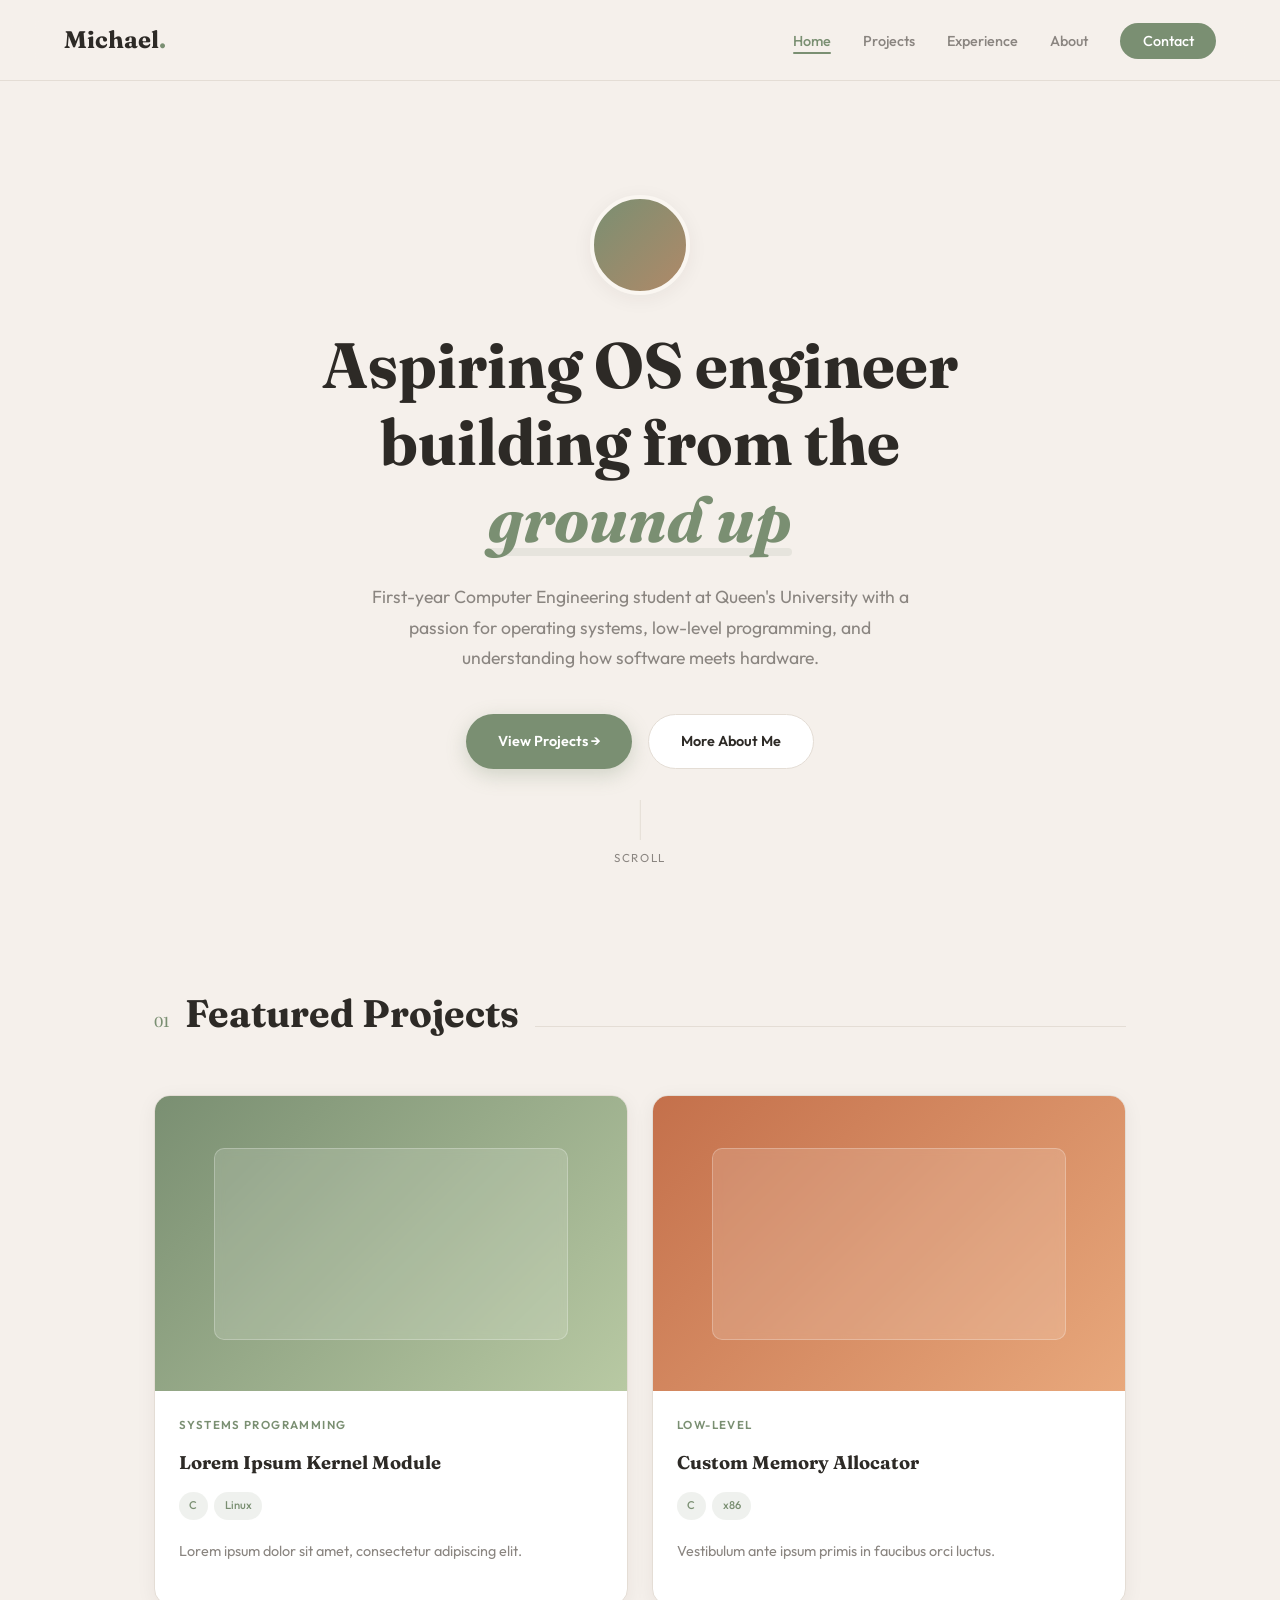
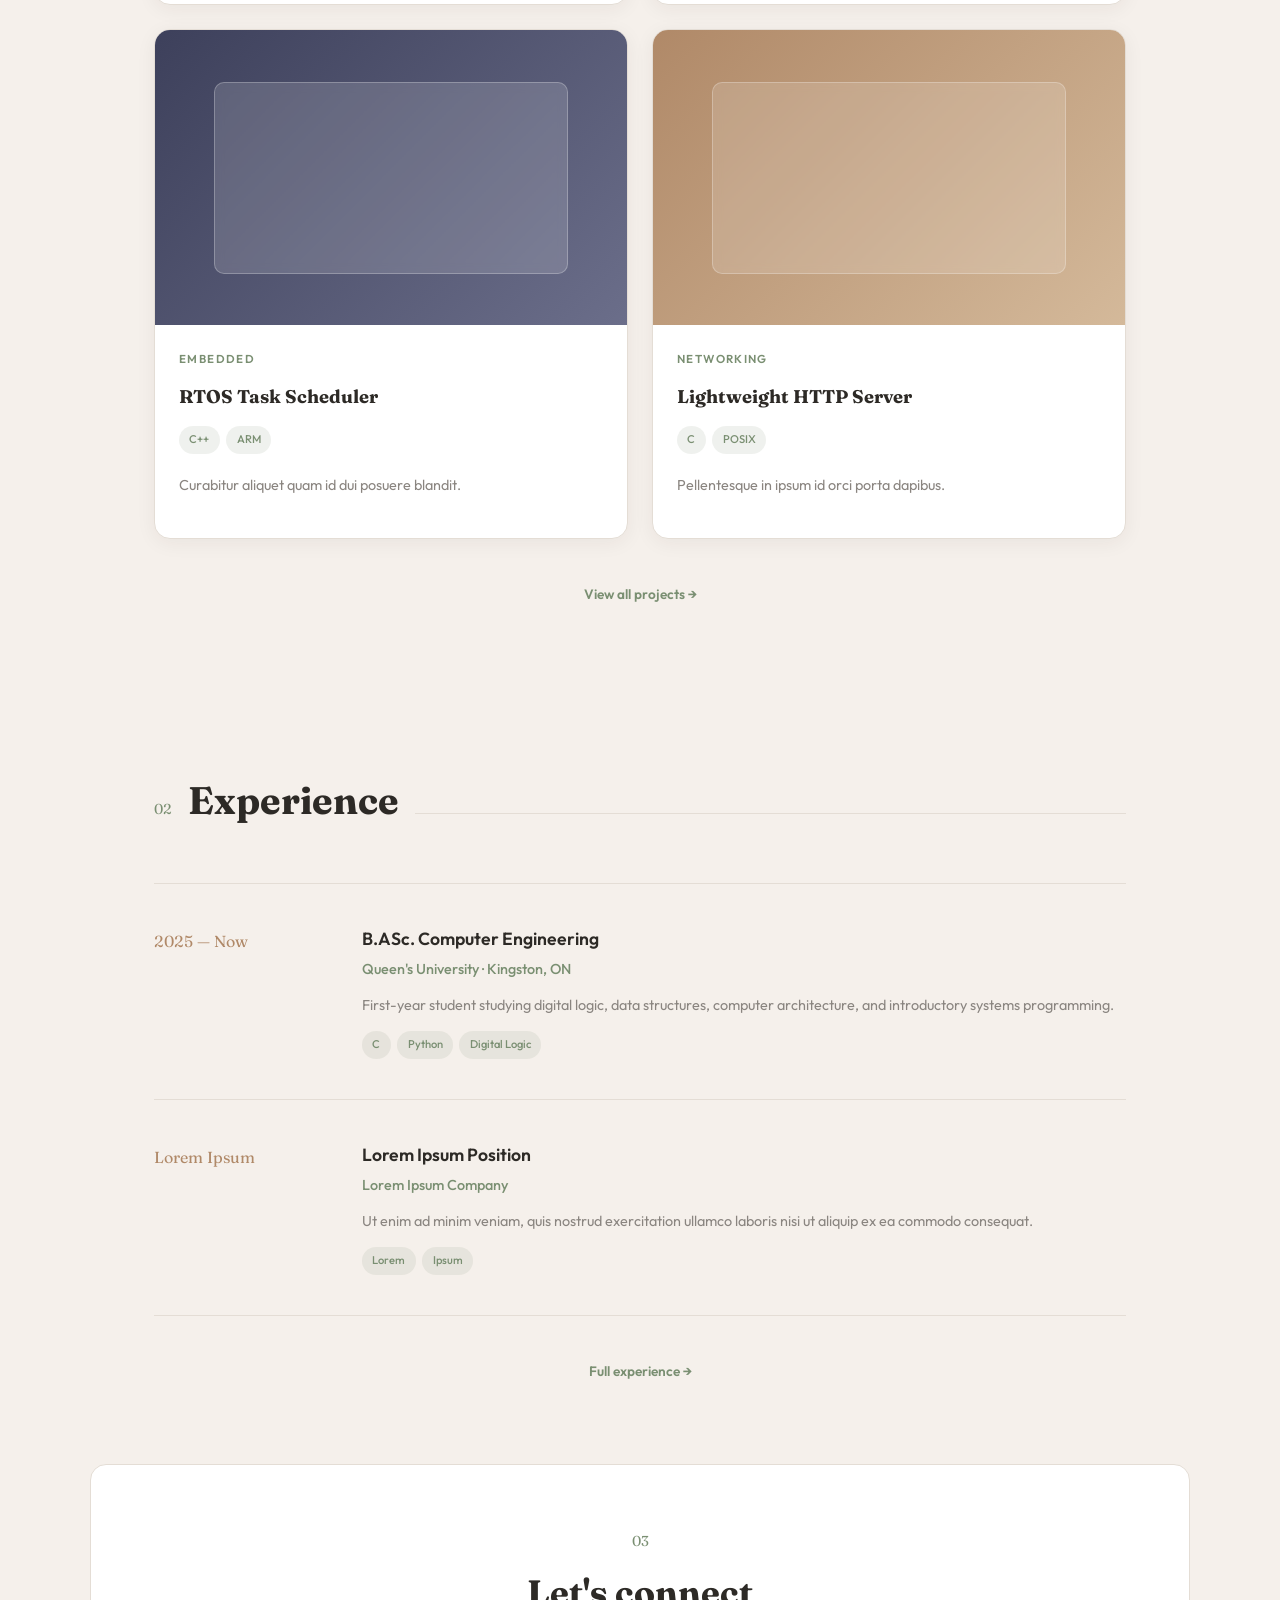
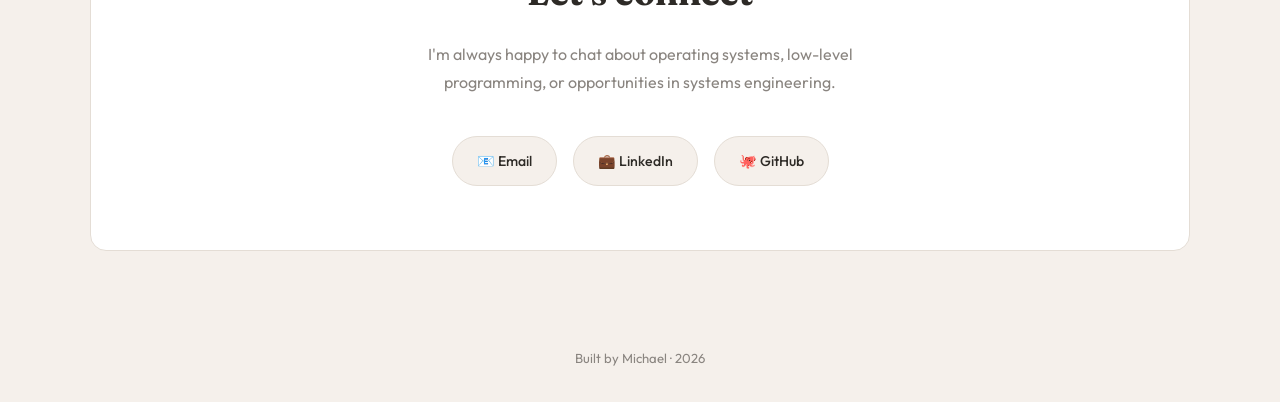
==== index.html @ fbcfa38f "Add files via upload" ====
<!DOCTYPE html>
<html lang="en">
<head>
  <meta charset="UTF-8">
  <meta name="viewport" content="width=device-width, initial-scale=1.0">
  <title>Michael — Computer Engineering Student</title>
  <meta name="description" content="Portfolio of Michael, a Computer Engineering student at Queen's University focused on operating systems and low-level systems programming.">
  <link rel="icon" href="data:image/svg+xml,<svg xmlns='http://www.w3.org/2000/svg' viewBox='0 0 100 100'><text y='.9em' font-size='90'>⚙</text></svg>">
  <link href="https://fonts.googleapis.com/css2?family=Outfit:wght@300;400;500;600;700&family=Fraunces:ital,wght@0,400;0,700;1,400&display=swap" rel="stylesheet">
  <link rel="stylesheet" href="style.css">
</head>
<body>

<nav>
  <a href="index.html" class="logo">Michael<span>.</span></a>
  <button class="menu-toggle" aria-label="Toggle menu">
    <svg viewBox="0 0 24 24" fill="none" stroke="currentColor" stroke-width="2"><path d="M3 12h18M3 6h18M3 18h18"/></svg>
  </button>
  <ul class="nav-links">
    <li><a href="index.html">Home</a></li>
    <li><a href="projects.html">Projects</a></li>
    <li><a href="experience.html">Experience</a></li>
    <li><a href="about.html">About</a></li>
    <li><a href="contact.html" class="nav-pill">Contact</a></li>
  </ul>
</nav>

<!-- HERO -->
<section class="hero">
  <div class="hero-content">
    <div class="hero-avatar"></div>
    <h1>Aspiring OS engineer building from the <em>ground up</em></h1>
    <p>First-year Computer Engineering student at Queen's University with a passion for operating systems, low-level programming, and understanding how software meets hardware.</p>
    <div class="hero-links">
      <a href="projects.html" class="pill-btn pill-primary">View Projects →</a>
      <a href="about.html" class="pill-btn pill-ghost">More About Me</a>
    </div>
  </div>
  <div class="scroll-indicator">
    <div class="scroll-line"></div>
    Scroll
  </div>
</section>

<!-- FEATURED PROJECTS -->
<section class="page-section">
  <div class="section-header fade-in">
    <span class="section-num">01</span>
    <h2 class="section-title">Featured Projects</h2>
    <div class="section-line"></div>
  </div>
  <div class="projects-preview">
    <a href="projects.html" class="project-card-compact fade-in">
      <div class="project-img"><div class="img-overlay"><div class="img-mock"></div></div></div>
      <div class="project-info">
        <div class="project-category">Systems Programming</div>
        <h3>Lorem Ipsum Kernel Module</h3>
        <div class="project-tech">
          <span class="tech-tag">C</span><span class="tech-tag">Linux</span>
        </div>
        <p>Lorem ipsum dolor sit amet, consectetur adipiscing elit.</p>
      </div>
    </a>
    <a href="projects.html" class="project-card-compact fade-in">
      <div class="project-img"><div class="img-overlay"><div class="img-mock"></div></div></div>
      <div class="project-info">
        <div class="project-category">Low-Level</div>
        <h3>Custom Memory Allocator</h3>
        <div class="project-tech">
          <span class="tech-tag">C</span><span class="tech-tag">x86</span>
        </div>
        <p>Vestibulum ante ipsum primis in faucibus orci luctus.</p>
      </div>
    </a>
    <a href="projects.html" class="project-card-compact fade-in">
      <div class="project-img"><div class="img-overlay"><div class="img-mock"></div></div></div>
      <div class="project-info">
        <div class="project-category">Embedded</div>
        <h3>RTOS Task Scheduler</h3>
        <div class="project-tech">
          <span class="tech-tag">C++</span><span class="tech-tag">ARM</span>
        </div>
        <p>Curabitur aliquet quam id dui posuere blandit.</p>
      </div>
    </a>
    <a href="projects.html" class="project-card-compact fade-in">
      <div class="project-img"><div class="img-overlay"><div class="img-mock"></div></div></div>
      <div class="project-info">
        <div class="project-category">Networking</div>
        <h3>Lightweight HTTP Server</h3>
        <div class="project-tech">
          <span class="tech-tag">C</span><span class="tech-tag">POSIX</span>
        </div>
        <p>Pellentesque in ipsum id orci porta dapibus.</p>
      </div>
    </a>
  </div>
  <div class="view-all fade-in">
    <a href="projects.html" class="text-link">View all projects →</a>
  </div>
</section>

<!-- EXPERIENCE PREVIEW -->
<section class="page-section">
  <div class="section-header fade-in">
    <span class="section-num">02</span>
    <h2 class="section-title">Experience</h2>
    <div class="section-line"></div>
  </div>
  <div class="exp-grid fade-in">
    <div class="exp-row">
      <div class="exp-year">2025 — Now</div>
      <div class="exp-details">
        <h3>B.ASc. Computer Engineering</h3>
        <div class="exp-company-name">Queen's University · Kingston, ON</div>
        <p>First-year student studying digital logic, data structures, computer architecture, and introductory systems programming.</p>
        <div class="exp-skills">
          <span class="exp-skill">C</span>
          <span class="exp-skill">Python</span>
          <span class="exp-skill">Digital Logic</span>
        </div>
      </div>
    </div>
    <div class="exp-row">
      <div class="exp-year">Lorem Ipsum</div>
      <div class="exp-details">
        <h3>Lorem Ipsum Position</h3>
        <div class="exp-company-name">Lorem Ipsum Company</div>
        <p>Ut enim ad minim veniam, quis nostrud exercitation ullamco laboris nisi ut aliquip ex ea commodo consequat.</p>
        <div class="exp-skills">
          <span class="exp-skill">Lorem</span><span class="exp-skill">Ipsum</span>
        </div>
      </div>
    </div>
  </div>
  <div class="view-all fade-in">
    <a href="experience.html" class="text-link">Full experience →</a>
  </div>
</section>

<!-- CONTACT BANNER -->
<div class="contact-section fade-in">
  <span class="section-num">03</span>
  <h2>Let's connect</h2>
  <p>I'm always happy to chat about operating systems, low-level programming, or opportunities in systems engineering.</p>
  <div class="contact-row">
    <a href="mailto:your@email.com" class="contact-chip">📧 Email</a>
    <a href="#" class="contact-chip">💼 LinkedIn</a>
    <a href="#" class="contact-chip">🐙 GitHub</a>
  </div>
</div>

<footer>
  <p>Built by Michael · 2026</p>
</footer>

<script src="script.js"></script>
</body>
</html>
---- style.css ----
/* ===== RESET & VARIABLES ===== */
*, *::before, *::after { margin: 0; padding: 0; box-sizing: border-box; }

:root {
  --bg: #f5f0eb;
  --bg-cream: #faf6f1;
  --bg-card: #ffffff;
  --text: #2d2a26;
  --text-muted: #8a8580;
  --sage: #7a8f72;
  --sage-light: rgba(122,143,114,0.12);
  --terracotta: #c4704b;
  --terracotta-light: rgba(196,112,75,0.1);
  --clay: #b08968;
  --navy: #3d405b;
  --border: #e4ddd5;
  --shadow: 0 4px 20px rgba(45,42,38,0.06);
  --shadow-hover: 0 12px 40px rgba(45,42,38,0.1);
  --radius: 16px;
}

html { scroll-behavior: smooth; }

body {
  font-family: 'Outfit', sans-serif;
  background: var(--bg);
  color: var(--text);
  line-height: 1.75;
  -webkit-font-smoothing: antialiased;
}

a { color: inherit; }
img { max-width: 100%; display: block; }


/* ===== NAV ===== */
nav {
  position: fixed; top: 0; left: 0; right: 0; z-index: 100;
  padding: 1.2rem 4rem;
  display: flex; justify-content: space-between; align-items: center;
  background: rgba(245,240,235,0.9);
  backdrop-filter: blur(16px);
  border-bottom: 1px solid var(--border);
  transition: padding 0.3s;
}
nav.scrolled { padding: 0.8rem 4rem; box-shadow: var(--shadow); }
.logo {
  font-family: 'Fraunces', serif;
  font-size: 1.5rem; font-weight: 700; color: var(--text);
  text-decoration: none;
}
.logo span { color: var(--sage); }
.nav-links { display: flex; gap: 2rem; list-style: none; align-items: center; }
.nav-links a {
  color: var(--text-muted); text-decoration: none;
  font-size: 0.9rem; font-weight: 500;
  transition: color 0.3s; position: relative;
}
.nav-links a:hover, .nav-links a.active { color: var(--sage); }
.nav-links a.active::after {
  content: ''; position: absolute;
  bottom: -4px; left: 0; right: 0;
  height: 2px; background: var(--sage); border-radius: 2px;
}
.nav-pill {
  padding: 0.55rem 1.4rem !important;
  background: var(--sage) !important; color: white !important;
  border-radius: 50px; font-weight: 500 !important;
}
.nav-pill:hover { background: #6b7f63 !important; }
.nav-pill.active::after { display: none; }

/* Mobile menu toggle */
.menu-toggle {
  display: none; background: none; border: none;
  cursor: pointer; padding: 0.5rem; color: var(--text);
}
.menu-toggle svg { width: 24px; height: 24px; }


/* ===== SHARED COMPONENTS ===== */

/* Buttons */
.pill-btn {
  display: inline-flex; align-items: center; gap: 0.5rem;
  padding: 0.85rem 2rem; font-size: 0.9rem; font-weight: 600;
  border-radius: 50px; text-decoration: none; transition: all 0.3s;
  cursor: pointer; border: none; font-family: inherit;
}
.pill-primary {
  background: var(--sage); color: white;
  box-shadow: 0 6px 20px rgba(122,143,114,0.3);
}
.pill-primary:hover { background: #6b7f63; transform: translateY(-2px); }
.pill-ghost {
  background: white; color: var(--text);
  border: 1.5px solid var(--border);
}
.pill-ghost:hover { border-color: var(--sage); color: var(--sage); }

.text-link {
  display: inline-flex; align-items: center; gap: 0.4rem;
  font-size: 0.85rem; font-weight: 600; color: var(--sage);
  text-decoration: none; transition: gap 0.3s;
}
.text-link:hover { gap: 0.7rem; }

/* Section headers */
.section-header {
  display: flex; align-items: baseline; gap: 1rem;
  margin-bottom: 3rem; flex-wrap: wrap;
}
.section-num {
  font-family: 'Fraunces', serif;
  font-size: 0.9rem; color: var(--sage); font-weight: 400;
}
.section-title {
  font-family: 'Fraunces', serif;
  font-size: clamp(1.8rem, 3vw, 2.5rem); font-weight: 700;
}
.section-line { flex: 1; height: 1px; background: var(--border); min-width: 60px; }

/* Page wrapper */
.page { padding-top: 5rem; }
.page-section { padding: 5rem 4rem; max-width: 1100px; margin: 0 auto; }

/* Page hero (for inner pages) */
.page-hero {
  padding: 7rem 4rem 3rem;
  max-width: 1100px; margin: 0 auto;
}
.page-hero h1 {
  font-family: 'Fraunces', serif;
  font-size: clamp(2.2rem, 4vw, 3.2rem);
  font-weight: 700; margin-bottom: 1rem;
}
.page-hero p {
  font-size: 1.1rem; color: var(--text-muted);
  max-width: 600px;
}

/* Tags */
.tech-tag {
  font-size: 0.7rem; font-weight: 500; padding: 0.25rem 0.65rem;
  background: var(--sage-light); color: var(--sage); border-radius: 50px;
}


/* ===== HOME HERO ===== */
.hero {
  min-height: 100vh;
  display: flex; align-items: center; justify-content: center;
  text-align: center; padding: 8rem 2rem 4rem;
  position: relative;
}
.hero-content { max-width: 740px; }
.hero-avatar {
  width: 100px; height: 100px; border-radius: 50%;
  background: linear-gradient(135deg, var(--sage), var(--clay));
  margin: 0 auto 2rem; border: 4px solid var(--bg-cream);
  box-shadow: var(--shadow);
}
.hero h1 {
  font-family: 'Fraunces', serif;
  font-size: clamp(2.5rem, 5vw, 4rem);
  font-weight: 700; line-height: 1.2; margin-bottom: 1.5rem;
}
.hero h1 em {
  font-style: italic; color: var(--sage);
  position: relative;
}
.hero h1 em::after {
  content: '';
  position: absolute; bottom: 2px; left: 0; right: 0;
  height: 8px; background: var(--sage-light);
  z-index: -1; border-radius: 4px;
}
.hero p {
  font-size: 1.1rem; color: var(--text-muted);
  max-width: 560px; margin: 0 auto 2.5rem;
}
.hero-links { display: flex; gap: 1rem; justify-content: center; flex-wrap: wrap; }

.scroll-indicator {
  position: absolute; bottom: 2rem; left: 50%; transform: translateX(-50%);
  display: flex; flex-direction: column; align-items: center; gap: 0.5rem;
  font-size: 0.72rem; color: var(--text-muted); letter-spacing: 0.15em;
  text-transform: uppercase;
}
.scroll-line {
  width: 1px; height: 40px; background: var(--border);
  position: relative; overflow: hidden;
}
.scroll-line::after {
  content: ''; position: absolute; top: -100%; left: 0;
  width: 100%; height: 100%; background: var(--sage);
  animation: scrollDown 2s infinite;
}
@keyframes scrollDown {
  0% { top: -100%; }
  100% { top: 100%; }
}


/* ===== PROJECT CARDS ===== */
.project-list { display: flex; flex-direction: column; gap: 2rem; }
.project-card {
  display: grid; grid-template-columns: 1fr 1fr;
  background: var(--bg-card); border-radius: var(--radius);
  overflow: hidden; box-shadow: var(--shadow);
  transition: all 0.4s; cursor: pointer;
  border: 1px solid var(--border); text-decoration: none;
}
.project-card:hover {
  transform: translateY(-4px);
  box-shadow: var(--shadow-hover);
  border-color: transparent;
}
.project-card:nth-child(even) { direction: rtl; }
.project-card:nth-child(even) > * { direction: ltr; }
.project-img {
  aspect-ratio: 4/3; position: relative; overflow: hidden;
}
.project-card:nth-child(1) .project-img { background: linear-gradient(135deg, #7a8f72, #b8c9a3); }
.project-card:nth-child(2) .project-img { background: linear-gradient(135deg, #c4704b, #e8a87c); }
.project-card:nth-child(3) .project-img { background: linear-gradient(135deg, #3d405b, #6b6e8a); }
.project-card:nth-child(4) .project-img { background: linear-gradient(135deg, #b08968, #d4b99a); }
.project-card:nth-child(5) .project-img { background: linear-gradient(135deg, #7a8f72, #3d405b); }
.project-card:nth-child(6) .project-img { background: linear-gradient(135deg, #c4704b, #b08968); }
.img-overlay {
  position: absolute; inset: 0;
  display: flex; align-items: center; justify-content: center;
}
.img-mock {
  width: 75%; height: 65%; background: rgba(255,255,255,0.15);
  border-radius: 10px; border: 1px solid rgba(255,255,255,0.25);
  backdrop-filter: blur(5px);
}
.project-info { padding: 2.5rem; display: flex; flex-direction: column; justify-content: center; }
.project-category {
  font-size: 0.72rem; font-weight: 600; letter-spacing: 0.12em;
  text-transform: uppercase; color: var(--sage); margin-bottom: 0.75rem;
}
.project-info h3 {
  font-family: 'Fraunces', serif;
  font-size: 1.4rem; font-weight: 700; margin-bottom: 0.8rem;
}
.project-info p { font-size: 0.9rem; color: var(--text-muted); margin-bottom: 1rem; }
.project-tech { display: flex; gap: 0.4rem; margin-bottom: 1.2rem; flex-wrap: wrap; }

/* Compact project grid (for homepage preview) */
.projects-preview {
  display: grid; grid-template-columns: repeat(2, 1fr); gap: 1.5rem;
}
.project-card-compact {
  background: var(--bg-card); border-radius: var(--radius);
  overflow: hidden; box-shadow: var(--shadow);
  transition: all 0.4s; cursor: pointer;
  border: 1px solid var(--border); text-decoration: none;
  color: inherit;
}
.project-card-compact:hover {
  transform: translateY(-4px);
  box-shadow: var(--shadow-hover); border-color: transparent;
}
.project-card-compact .project-img { aspect-ratio: 16/10; }
.project-card-compact:nth-child(1) .project-img { background: linear-gradient(135deg, #7a8f72, #b8c9a3); }
.project-card-compact:nth-child(2) .project-img { background: linear-gradient(135deg, #c4704b, #e8a87c); }
.project-card-compact:nth-child(3) .project-img { background: linear-gradient(135deg, #3d405b, #6b6e8a); }
.project-card-compact:nth-child(4) .project-img { background: linear-gradient(135deg, #b08968, #d4b99a); }
.project-card-compact .project-info { padding: 1.5rem; }
.project-card-compact .project-info h3 { font-size: 1.15rem; }


/* ===== EXPERIENCE ===== */
.exp-grid { display: flex; flex-direction: column; }
.exp-row {
  display: grid; grid-template-columns: 160px 1fr;
  gap: 3rem; padding: 2.5rem 0;
  border-bottom: 1px solid var(--border);
  transition: all 0.3s;
}
.exp-row:first-child { border-top: 1px solid var(--border); }
.exp-row:hover { padding-left: 1rem; }
.exp-year {
  font-family: 'Fraunces', serif;
  font-size: 1rem; color: var(--clay); font-weight: 400;
  padding-top: 0.2rem;
}
.exp-details h3 { font-size: 1.1rem; font-weight: 600; margin-bottom: 0.15rem; }
.exp-company-name { font-size: 0.9rem; color: var(--sage); margin-bottom: 0.7rem; font-weight: 500; }
.exp-details p { font-size: 0.9rem; color: var(--text-muted); }
.exp-skills { display: flex; gap: 0.4rem; margin-top: 0.8rem; flex-wrap: wrap; }
.exp-skill {
  font-size: 0.7rem; font-weight: 500; padding: 0.25rem 0.65rem;
  background: var(--sage-light); color: var(--sage); border-radius: 50px;
}


/* ===== ABOUT ===== */
.about-grid {
  display: grid; grid-template-columns: 1fr 1fr; gap: 3rem;
}
.about-text p {
  font-size: 1rem; color: var(--text-muted); margin-bottom: 1rem;
}
.values-list { list-style: none; display: flex; flex-direction: column; gap: 1.5rem; }
.value-item {
  display: flex; gap: 1.2rem; align-items: flex-start;
  padding: 1.5rem; background: var(--bg-card);
  border-radius: var(--radius); border: 1px solid var(--border);
  transition: all 0.3s;
}
.value-item:hover { border-color: var(--sage); }
.value-icon {
  width: 44px; min-width: 44px; height: 44px;
  border-radius: 12px; display: flex;
  align-items: center; justify-content: center;
  font-family: 'Fraunces', serif; font-size: 1.1rem;
}
.value-item:nth-child(1) .value-icon { background: var(--sage-light); color: var(--sage); }
.value-item:nth-child(2) .value-icon { background: var(--terracotta-light); color: var(--terracotta); }
.value-item:nth-child(3) .value-icon { background: rgba(61,64,91,0.1); color: var(--navy); }
.value-item:nth-child(4) .value-icon { background: rgba(176,137,104,0.15); color: var(--clay); }
.value-text h4 { font-size: 0.95rem; font-weight: 600; margin-bottom: 0.3rem; }
.value-text p { font-size: 0.85rem; color: var(--text-muted); margin: 0; }

/* About photo area */
.about-photo {
  width: 100%; aspect-ratio: 3/4; border-radius: var(--radius);
  background: linear-gradient(135deg, var(--sage), var(--clay));
  box-shadow: var(--shadow);
}

/* Skills / coursework grid */
.skills-grid {
  display: grid; grid-template-columns: repeat(auto-fill, minmax(200px, 1fr));
  gap: 1rem; margin-top: 2rem;
}
.skill-card {
  padding: 1.5rem; background: var(--bg-card);
  border-radius: var(--radius); border: 1px solid var(--border);
  transition: all 0.3s;
}
.skill-card:hover { border-color: var(--sage); }
.skill-card h4 { font-size: 0.9rem; font-weight: 600; margin-bottom: 0.4rem; }
.skill-card p { font-size: 0.82rem; color: var(--text-muted); margin: 0; }
.skill-card-icon {
  font-size: 1.3rem; margin-bottom: 0.8rem;
}


/* ===== CONTACT ===== */
.contact-section {
  background: var(--bg-card); border: 1px solid var(--border);
  border-radius: var(--radius); padding: 4rem;
  text-align: center; margin: 0 4rem 4rem;
  max-width: 1100px; margin-left: auto; margin-right: auto;
}
.contact-section .section-num { display: block; margin-bottom: 0.5rem; }
.contact-section h2 {
  font-family: 'Fraunces', serif;
  font-size: 2.2rem; font-weight: 700; margin-bottom: 1rem;
}
.contact-section p {
  font-size: 1rem; color: var(--text-muted);
  max-width: 480px; margin: 0 auto 2.5rem;
}
.contact-row { display: flex; gap: 1rem; justify-content: center; flex-wrap: wrap; }
.contact-chip {
  display: inline-flex; align-items: center; gap: 0.5rem;
  padding: 0.75rem 1.5rem; border-radius: 50px;
  background: var(--bg); border: 1px solid var(--border);
  font-size: 0.88rem; font-weight: 500; color: var(--text);
  text-decoration: none; transition: all 0.3s;
}
.contact-chip:hover { border-color: var(--sage); color: var(--sage); background: var(--sage-light); }


/* ===== FOOTER ===== */
footer {
  text-align: center; padding: 2rem; font-size: 0.82rem; color: var(--text-muted);
}

/* ===== "VIEW ALL" LINK ===== */
.view-all {
  text-align: center; margin-top: 2.5rem;
}


/* ===== CONTACT PAGE FORM ===== */
.contact-page-grid {
  display: grid; grid-template-columns: 1fr 1fr; gap: 3rem;
}
.contact-info-card {
  display: flex; gap: 1rem; align-items: center;
  padding: 1.2rem 1.5rem; background: var(--bg-card);
  border-radius: var(--radius); border: 1px solid var(--border);
  margin-bottom: 1rem; transition: all 0.3s;
}
.contact-info-card:hover { border-color: var(--sage); }
.contact-info-icon {
  width: 44px; min-width: 44px; height: 44px;
  border-radius: 12px; display: flex;
  align-items: center; justify-content: center;
  background: var(--sage-light); font-size: 1.1rem;
}
.contact-info-card h4 { font-size: 0.85rem; font-weight: 600; margin-bottom: 0.15rem; }
.contact-info-card p { font-size: 0.85rem; color: var(--text-muted); margin: 0; }
.contact-info-card a { color: var(--sage); text-decoration: none; font-weight: 500; }
.contact-info-card a:hover { text-decoration: underline; }

.contact-form { display: flex; flex-direction: column; gap: 1rem; }
.form-group { display: flex; flex-direction: column; gap: 0.4rem; }
.form-group label {
  font-size: 0.82rem; font-weight: 600; color: var(--text);
}
.form-group input, .form-group textarea {
  padding: 0.85rem 1rem; border: 1.5px solid var(--border);
  border-radius: var(--radius); font-family: inherit;
  font-size: 0.9rem; background: var(--bg-card);
  transition: border-color 0.3s; outline: none;
  color: var(--text);
}
.form-group input:focus, .form-group textarea:focus {
  border-color: var(--sage);
}
.form-group textarea { resize: vertical; min-height: 140px; }
.form-row { display: grid; grid-template-columns: 1fr 1fr; gap: 1rem; }


/* ===== PAGE TRANSITIONS ===== */
.fade-in {
  opacity: 0; transform: translateY(20px);
  transition: opacity 0.6s ease, transform 0.6s ease;
}
.fade-in.visible {
  opacity: 1; transform: translateY(0);
}


/* ===== RESPONSIVE ===== */
@media (max-width: 768px) {
  nav { padding: 1rem 1.5rem; }
  nav.scrolled { padding: 0.7rem 1.5rem; }
  .nav-links {
    display: none; position: fixed;
    top: 0; left: 0; right: 0; bottom: 0;
    background: var(--bg); flex-direction: column;
    align-items: center; justify-content: center;
    gap: 2rem; z-index: 99;
  }
  .nav-links.open { display: flex; }
  .nav-links a { font-size: 1.2rem; }
  .menu-toggle { display: block; z-index: 101; }

  .hero { padding: 7rem 1.5rem 4rem; }
  .page-hero { padding: 7rem 1.5rem 2rem; }
  .page-section { padding: 3rem 1.5rem; }

  .projects-preview { grid-template-columns: 1fr; }
  .project-card { grid-template-columns: 1fr; }
  .project-card:nth-child(even) { direction: ltr; }
  .about-grid { grid-template-columns: 1fr; }
  .contact-page-grid { grid-template-columns: 1fr; }
  .exp-row { grid-template-columns: 1fr; gap: 0.3rem; }
  .contact-section { margin: 0 1.5rem 2rem; padding: 2.5rem 1.5rem; }
  .form-row { grid-template-columns: 1fr; }
}
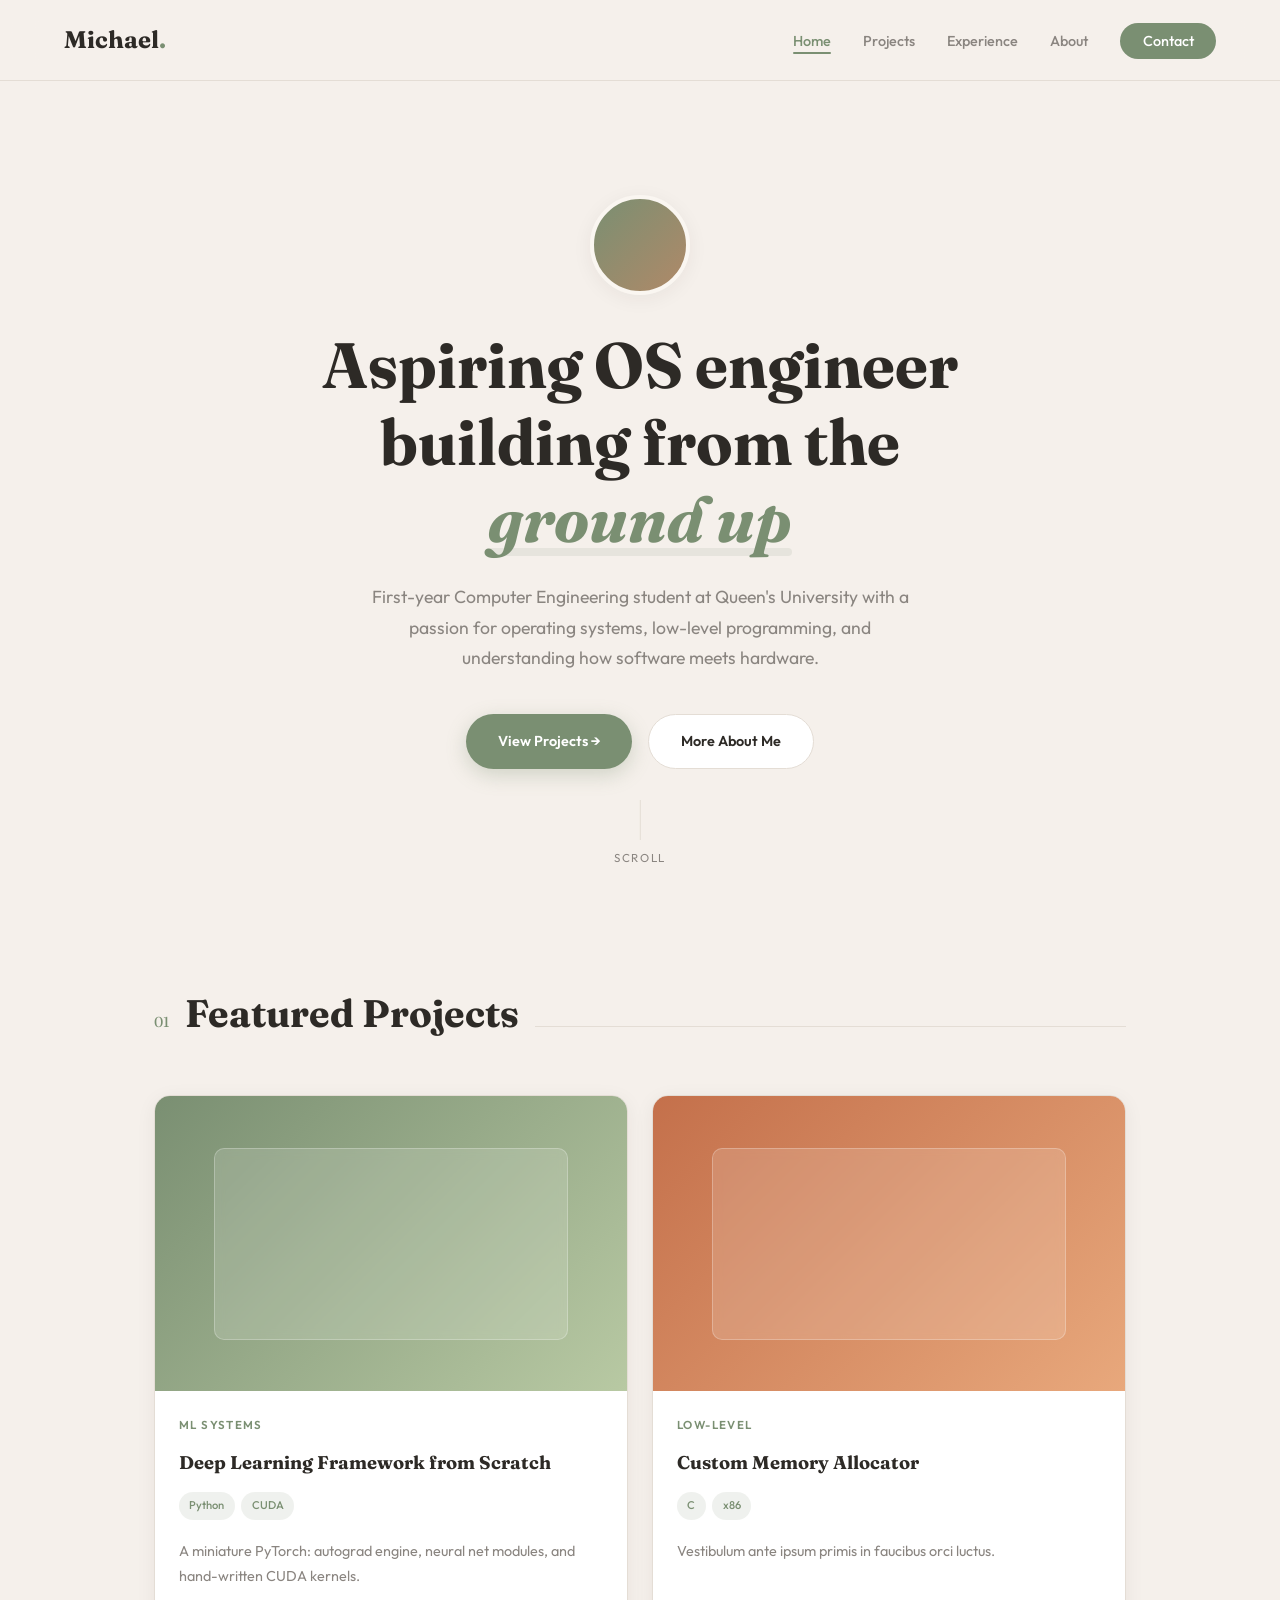
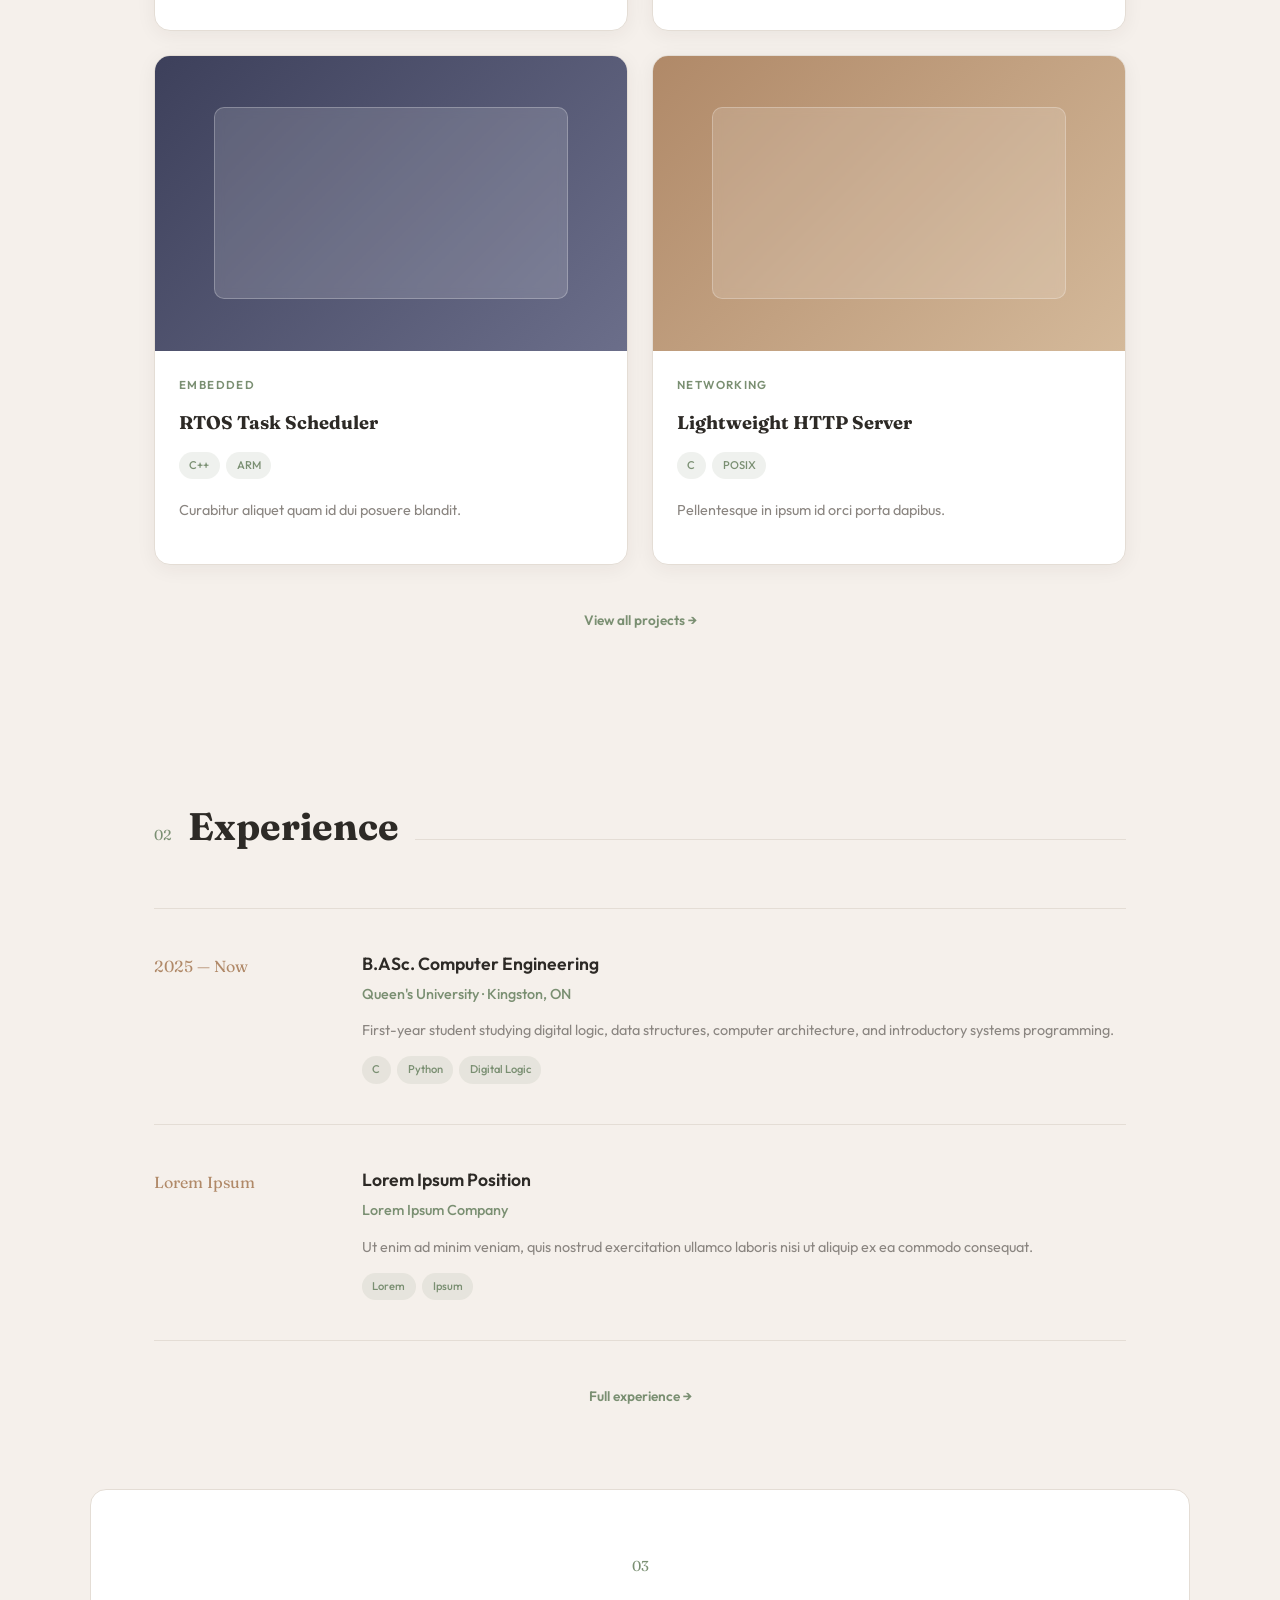
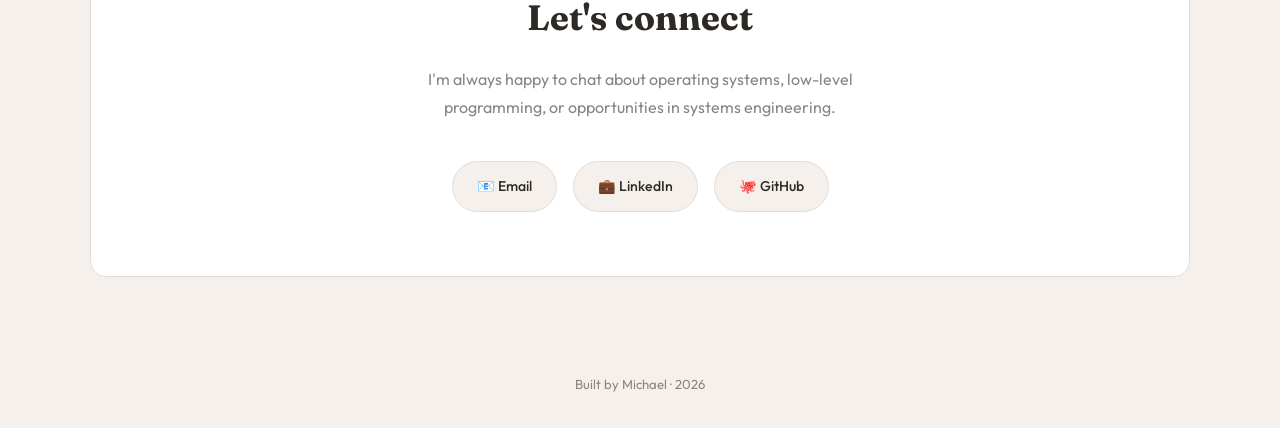
==== commit 852f3fab: "Add files via upload" ====
--- a/index.html
+++ b/index.html
@@ -53,12 +53,12 @@
     <a href="projects.html" class="project-card-compact fade-in">
       <div class="project-img"><div class="img-overlay"><div class="img-mock"></div></div></div>
       <div class="project-info">
-        <div class="project-category">Systems Programming</div>
-        <h3>Lorem Ipsum Kernel Module</h3>
+        <div class="project-category">ML Systems</div>
+        <h3>Deep Learning Framework from Scratch</h3>
         <div class="project-tech">
-          <span class="tech-tag">C</span><span class="tech-tag">Linux</span>
+          <span class="tech-tag">Python</span><span class="tech-tag">CUDA</span>
         </div>
-        <p>Lorem ipsum dolor sit amet, consectetur adipiscing elit.</p>
+        <p>A miniature PyTorch: autograd engine, neural net modules, and hand-written CUDA kernels.</p>
       </div>
     </a>
     <a href="projects.html" class="project-card-compact fade-in">
